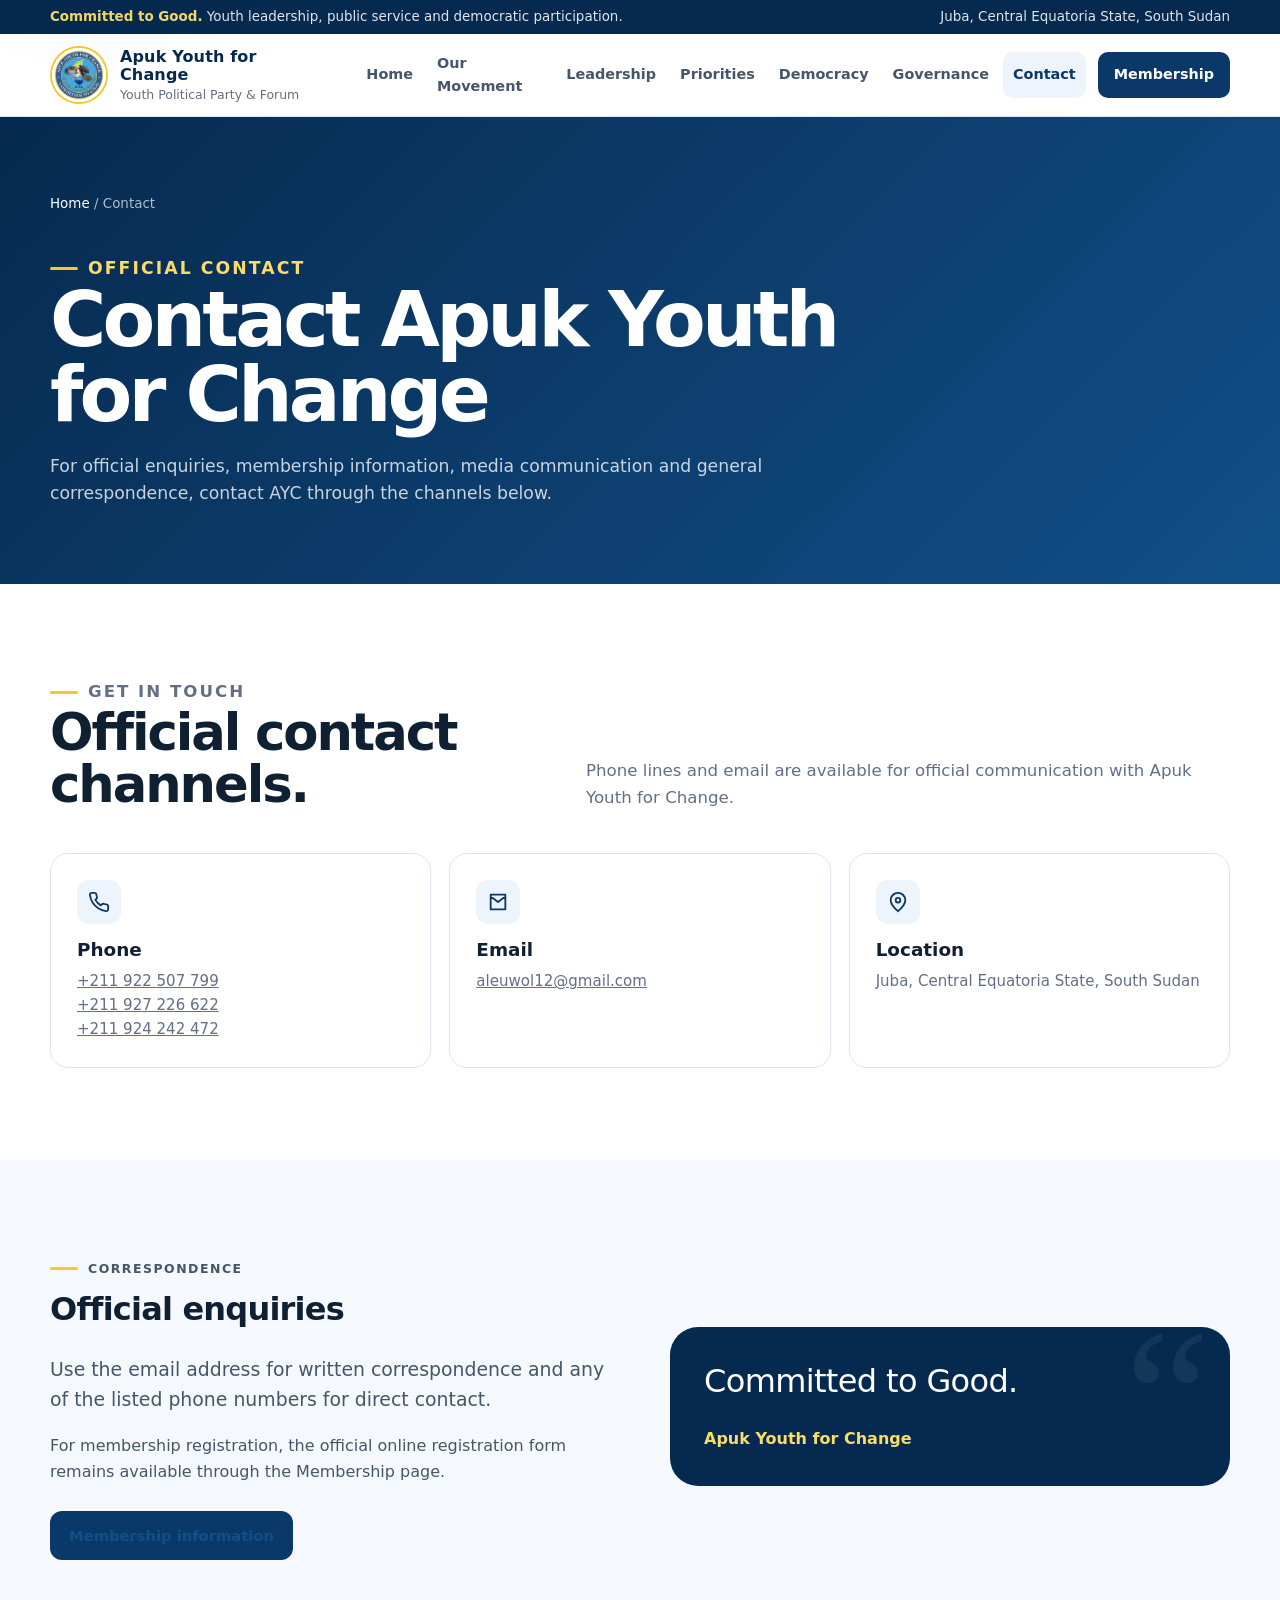
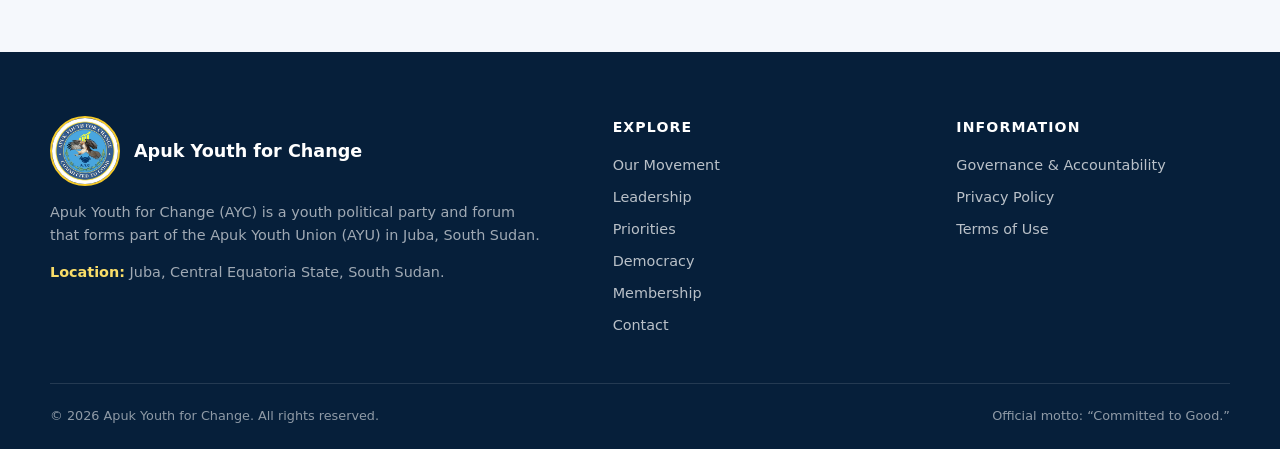
==== contact/index.html @ a7d6f5c7 "Add AYC contact page" ====
<!doctype html><html lang="en"><head><meta charset="utf-8"><meta name="viewport" content="width=device-width,initial-scale=1"><meta name="theme-color" content="#0a3868"><title>Contact | Apuk Youth for Change</title><meta name="description" content="Official contact information for Apuk Youth for Change in Juba, South Sudan."><meta property="og:type" content="website"><meta property="og:title" content="Contact | Apuk Youth for Change"><meta property="og:description" content="Official contact information for Apuk Youth for Change in Juba, South Sudan."><meta property="og:image" content="/assets/ayc-logo.jpg"><link rel="icon" type="image/jpeg" href="/assets/ayc-logo.jpg"><link rel="stylesheet" href="/assets/site.css"></head><body><a class="skip-link" href="#main">Skip to main content</a><div class="topbar"><div class="container"><div><strong>Committed to Good.</strong> Youth leadership, public service and democratic participation.</div><div class="topbar-right">Juba, Central Equatoria State, South Sudan</div></div></div><header class="site-header"><div class="container header-inner"><a class="brand" href="/" aria-label="Apuk Youth for Change home"><img src="/assets/ayc-logo.jpg" alt="Apuk Youth for Change emblem"><span class="brand-copy"><strong>Apuk Youth for Change</strong><span>Youth Political Party &amp; Forum</span></span></a><nav class="desktop-nav" aria-label="Primary navigation"><a href="/">Home</a><a href="/movement/">Our Movement</a><a href="/leadership/">Leadership</a><a href="/priorities/">Priorities</a><a href="/democracy/">Democracy</a><a href="/governance/">Governance</a><a aria-current="page" href="/contact/">Contact</a><a class="nav-cta" href="/membership/">Membership</a></nav><button class="menu-toggle" type="button" aria-label="Open navigation" aria-expanded="false" data-menu-toggle><svg viewBox="0 0 24 24" aria-hidden="true"><path d="M4 7h16M4 12h16M4 17h16" fill="none" stroke="currentColor" stroke-width="2" stroke-linecap="round"/></svg></button></div><nav class="mobile-nav" aria-label="Mobile navigation" data-mobile-nav aria-hidden="true"><a href="/">Home</a><a href="/movement/">Our Movement</a><a href="/leadership/">Leadership</a><a href="/priorities/">Priorities</a><a href="/democracy/">Democracy</a><a href="/governance/">Governance</a><a aria-current="page" href="/contact/">Contact</a><a href="/membership/">Membership</a></nav></header><main id="main"><section class="page-hero"><div class="container"><div class="breadcrumb"><a href="/">Home</a> / Contact</div><p class="eyebrow" style="color:#f9dd68">Official contact</p><h1>Contact Apuk Youth for Change</h1><p>For official enquiries, membership information, media communication and general correspondence, contact AYC through the channels below.</p></div></section><section class="section"><div class="container"><div class="section-head"><div><p class="eyebrow">Get in touch</p><h2>Official contact channels.</h2></div><p>Phone lines and email are available for official communication with Apuk Youth for Change.</p></div><div class="cards"><article class="card"><div class="icon"><svg viewBox="0 0 24 24" aria-hidden="true"><path d="M22 16.92v3a2 2 0 0 1-2.18 2 19.79 19.79 0 0 1-8.63-3.07 19.5 19.5 0 0 1-6-6A19.79 19.79 0 0 1 2.12 4.18 2 2 0 0 1 4.11 2h3a2 2 0 0 1 2 1.72c.12.9.33 1.78.62 2.63a2 2 0 0 1-.45 2.11L8 9.73a16 16 0 0 0 6 6l1.27-1.27a2 2 0 0 1 2.11-.45c.85.29 1.73.5 2.63.62A2 2 0 0 1 22 16.92Z" fill="none" stroke="currentColor" stroke-width="2" stroke-linecap="round" stroke-linejoin="round"/></svg></div><h3>Phone</h3><p><a href="tel:+211922507799">+211 922 507 799</a><br><a href="tel:+211927226622">+211 927 226 622</a><br><a href="tel:+211924242472">+211 924 242 472</a></p></article><article class="card"><div class="icon"><svg viewBox="0 0 24 24" aria-hidden="true"><path d="M4 4h16v16H4zM4 6l8 6 8-6" fill="none" stroke="currentColor" stroke-width="2" stroke-linejoin="round"/></svg></div><h3>Email</h3><p><a href="mailto:aleuwol12@gmail.com">aleuwol12@gmail.com</a></p></article><article class="card"><div class="icon"><svg viewBox="0 0 24 24" aria-hidden="true"><path d="M20 10c0 5-8 12-8 12S4 15 4 10a8 8 0 1 1 16 0Z" fill="none" stroke="currentColor" stroke-width="2"/><circle cx="12" cy="10" r="2.5" fill="none" stroke="currentColor" stroke-width="2"/></svg></div><h3>Location</h3><p>Juba, Central Equatoria State, South Sudan</p></article></div></div></section><section class="section section-soft"><div class="container split"><div class="prose"><p class="eyebrow">Correspondence</p><h2 style="margin-top:0">Official enquiries</h2><p class="lead">Use the email address for written correspondence and any of the listed phone numbers for direct contact.</p><p>For membership registration, the official online registration form remains available through the Membership page.</p><div style="margin-top:26px"><a class="btn btn-blue" href="/membership/">Membership information</a></div></div><div class="quote-panel"><blockquote>Committed to Good.</blockquote><cite>Apuk Youth for Change</cite></div></div></section></main><footer class="footer"><div class="container footer-grid"><div><div class="footer-brand"><img src="/assets/ayc-logo.jpg" alt="Apuk Youth for Change emblem"><strong>Apuk Youth for Change</strong></div><p class="muted">Apuk Youth for Change (AYC) is a youth political party and forum that forms part of the Apuk Youth Union (AYU) in Juba, South Sudan.</p><p class="muted"><strong style="color:#f9dd68">Location:</strong> Juba, Central Equatoria State, South Sudan.</p></div><div><h3>Explore</h3><div class="footer-links"><a href="/movement/">Our Movement</a><a href="/leadership/">Leadership</a><a href="/priorities/">Priorities</a><a href="/democracy/">Democracy</a><a href="/membership/">Membership</a><a href="/contact/">Contact</a></div></div><div><h3>Information</h3><div class="footer-links"><a href="/governance/">Governance &amp; Accountability</a><a href="/privacy/">Privacy Policy</a><a href="/terms/">Terms of Use</a></div></div></div><div class="container footer-bottom"><span>© <span data-year>2026</span> Apuk Youth for Change. All rights reserved.</span><span>Official motto: “Committed to Good.”</span></div></footer><button class="back-to-top" type="button" aria-label="Back to top" data-back-to-top>↑</button><script src="/assets/site.js" defer></script></body></html>
---- assets/site.css ----
:root {
  --blue-950: #062a4f;
  --blue-900: #0a3868;
  --blue-800: #124f88;
  --blue-700: #1b67a4;
  --sky-500: #47a2d9;
  --gold-500: #f4c928;
  --gold-300: #f9dd68;
  --green-600: #568f4d;
  --ink-950: #102033;
  --ink-700: #46566a;
  --ink-600: #617084;
  --surface: #ffffff;
  --surface-soft: #f5f8fc;
  --line: #dbe4ee;
  --shadow: 0 24px 70px rgba(4, 37, 70, .12);
  --radius-lg: 28px;
  --radius-md: 18px;
  --radius-sm: 12px;
  --container: 1180px;
}

* { box-sizing: border-box; }
html { scroll-behavior: smooth; }
body {
  margin: 0;
  font-family: Inter, ui-sans-serif, system-ui, -apple-system, BlinkMacSystemFont, "Segoe UI", sans-serif;
  color: var(--ink-950);
  background: var(--surface);
  line-height: 1.6;
  -webkit-font-smoothing: antialiased;
}
img { max-width: 100%; display: block; }
a { color: inherit; }
button, input, select, textarea { font: inherit; }
button { cursor: pointer; }

.skip-link {
  position: fixed; top: 12px; left: 12px; z-index: 1000;
  transform: translateY(-180%); background: white; color: var(--blue-950);
  padding: 10px 14px; border-radius: 10px; box-shadow: var(--shadow); text-decoration: none;
}
.skip-link:focus { transform: translateY(0); }

.container { width: min(calc(100% - 40px), var(--container)); margin-inline: auto; }
.eyebrow {
  display: inline-flex; align-items: center; gap: 10px; margin: 0 0 12px;
  color: var(--blue-800); font-size: .78rem; font-weight: 800; letter-spacing: .12em; text-transform: uppercase;
}
.eyebrow::before { content: ""; width: 28px; height: 3px; border-radius: 5px; background: var(--gold-500); }

.topbar { background: var(--blue-950); color: rgba(255,255,255,.88); font-size: .84rem; }
.topbar .container { min-height: 34px; display: flex; align-items: center; justify-content: space-between; gap: 18px; }
.topbar strong { color: var(--gold-300); }
.topbar a { text-decoration: none; }
.topbar a:hover { color: white; }

.site-header {
  position: sticky; top: 0; z-index: 50; background: rgba(255,255,255,.96);
  backdrop-filter: blur(16px); border-bottom: 1px solid rgba(219,228,238,.9);
}
.header-inner { min-height: 82px; display: flex; align-items: center; gap: 30px; }
.brand { display: flex; align-items: center; gap: 12px; text-decoration: none; min-width: 250px; }
.brand img { width: 58px; height: 58px; object-fit: cover; border-radius: 50%; border: 2px solid var(--gold-500); }
.brand-copy { line-height: 1.1; }
.brand-copy strong { display: block; color: var(--blue-950); font-size: 1rem; letter-spacing: .01em; }
.brand-copy span { display: block; margin-top: 5px; color: var(--ink-600); font-size: .78rem; }
.desktop-nav { margin-left: auto; display: flex; align-items: center; gap: 4px; }
.desktop-nav a, .mobile-nav a {
  text-decoration: none; font-size: .9rem; font-weight: 720; color: var(--ink-700); border-radius: 10px;
}
.desktop-nav a { padding: 11px 10px; }
.desktop-nav a:hover, .desktop-nav a[aria-current="page"] { color: var(--blue-900); background: #edf4fb; }
.nav-cta { margin-left: 8px; background: var(--blue-900) !important; color: white !important; padding-inline: 16px !important; }
.nav-cta:hover { background: var(--blue-800) !important; }
.menu-toggle {
  margin-left: auto; width: 44px; height: 44px; border: 1px solid var(--line); background: white;
  border-radius: 12px; display: none; place-items: center; color: var(--blue-950);
}
.menu-toggle svg { width: 24px; height: 24px; }
.mobile-nav { display: none; border-top: 1px solid var(--line); padding: 12px 20px 22px; background: white; }
.mobile-nav a { display: block; padding: 12px 14px; }
.mobile-nav a:hover, .mobile-nav a[aria-current="page"] { background: var(--surface-soft); color: var(--blue-900); }

.hero {
  position: relative; overflow: hidden; color: white;
  background:
    radial-gradient(circle at 78% 24%, rgba(71,162,217,.34), transparent 28%),
    radial-gradient(circle at 18% 88%, rgba(244,201,40,.12), transparent 24%),
    linear-gradient(130deg, var(--blue-950), #0a4376 58%, #0f5f96);
}
.hero::before, .hero::after {
  content: ""; position: absolute; border: 1px solid rgba(255,255,255,.08); border-radius: 50%; pointer-events: none;
}
.hero::before { width: 520px; height: 520px; right: -180px; top: -260px; }
.hero::after { width: 760px; height: 760px; right: -80px; bottom: -590px; }
.hero-grid { min-height: 660px; display: grid; grid-template-columns: 1.2fr .8fr; gap: 70px; align-items: center; padding-block: 70px; }
.hero-kicker { color: var(--gold-300); font-weight: 800; letter-spacing: .13em; text-transform: uppercase; font-size: .8rem; }
.hero h1 { margin: 14px 0 18px; max-width: 780px; font-size: clamp(3rem, 6.3vw, 6.2rem); line-height: .94; letter-spacing: -.055em; }
.hero h1 span { color: var(--gold-300); }
.hero-lead { max-width: 730px; font-size: clamp(1.05rem, 1.6vw, 1.28rem); color: rgba(255,255,255,.84); margin: 0; }
.hero-actions { display: flex; flex-wrap: wrap; gap: 12px; margin-top: 30px; }
.btn {
  display: inline-flex; align-items: center; justify-content: center; gap: 9px; min-height: 48px; padding: 12px 18px;
  border-radius: 12px; text-decoration: none; font-weight: 800; font-size: .92rem; border: 1px solid transparent;
  transition: transform .2s ease, background .2s ease, border-color .2s ease;
}
.btn:hover { transform: translateY(-2px); }
.btn-primary { background: var(--gold-500); color: #1d2a35; }
.btn-primary:hover { background: var(--gold-300); }
.btn-ghost { border-color: rgba(255,255,255,.34); color: white; background: rgba(255,255,255,.06); }
.btn-ghost:hover { background: rgba(255,255,255,.13); }
.btn-blue { background: var(--blue-900); color: white; }
.btn-blue:hover { background: var(--blue-800); }
.btn-outline { border-color: var(--line); color: var(--blue-900); background: white; }
.btn-outline:hover { border-color: #a9bfd3; background: var(--surface-soft); }

.hero-seal {
  position: relative; width: min(100%, 420px); justify-self: center; padding: 22px; border-radius: 50%;
  background: rgba(255,255,255,.08); border: 1px solid rgba(255,255,255,.16); box-shadow: 0 36px 90px rgba(0,0,0,.28);
}
.hero-seal::before { content: ""; position: absolute; inset: -14px; border-radius: 50%; border: 1px dashed rgba(249,221,104,.35); }
.hero-seal img { width: 100%; aspect-ratio: 1; object-fit: cover; border-radius: 50%; }
.hero-note { margin-top: 22px; text-align: center; color: rgba(255,255,255,.73); font-size: .83rem; }

.stat-strip { position: relative; z-index: 3; margin-top: -38px; }
.stats { display: grid; grid-template-columns: repeat(4,1fr); background: white; border-radius: 20px; box-shadow: var(--shadow); overflow: hidden; border: 1px solid var(--line); }
.stat { padding: 26px 24px; }
.stat + .stat { border-left: 1px solid var(--line); }
.stat strong { display: block; color: var(--blue-900); font-size: 1.7rem; line-height: 1; }
.stat span { display: block; color: var(--ink-600); font-size: .83rem; margin-top: 7px; }

.section { padding-block: 92px; }
.section-soft { background: var(--surface-soft); }
.section-dark { background: var(--blue-950); color: white; }
.section-head { display: grid; grid-template-columns: .85fr 1.15fr; gap: 60px; align-items: end; margin-bottom: 42px; }
.section-head h2 { margin: 0; font-size: clamp(2.2rem, 4vw, 4rem); line-height: 1.03; letter-spacing: -.04em; }
.section-head p { margin: 0; color: var(--ink-600); font-size: 1.04rem; }
.section-dark .section-head p { color: rgba(255,255,255,.72); }

.cards { display: grid; grid-template-columns: repeat(3, 1fr); gap: 18px; }
.card { border: 1px solid var(--line); border-radius: var(--radius-md); padding: 26px; background: white; }
.card h3 { margin: 14px 0 8px; font-size: 1.15rem; line-height: 1.25; }
.card p { margin: 0; color: var(--ink-600); font-size: .94rem; }
.card .icon { width: 44px; height: 44px; border-radius: 12px; display: grid; place-items: center; background: #edf4fb; color: var(--blue-900); }
.card .icon svg { width: 22px; height: 22px; }
.card-link { display: inline-flex; align-items: center; gap: 7px; margin-top: 18px; color: var(--blue-800); text-decoration: none; font-weight: 800; font-size: .88rem; }
.card-link:hover { color: var(--blue-950); }

.split { display: grid; grid-template-columns: 1fr 1fr; gap: 60px; align-items: center; }
.quote-panel { position: relative; padding: 34px; border-radius: var(--radius-lg); background: var(--blue-950); color: white; overflow: hidden; }
.quote-panel::after { content: "“"; position: absolute; right: 20px; top: -25px; font-family: Georgia, serif; font-size: 12rem; color: rgba(255,255,255,.06); line-height: 1; }
.quote-panel blockquote { position: relative; z-index: 1; margin: 0; font-size: clamp(1.45rem, 2.5vw, 2.15rem); line-height: 1.28; letter-spacing: -.02em; }
.quote-panel cite { display: block; margin-top: 24px; font-style: normal; color: var(--gold-300); font-weight: 800; }
.check-list { margin: 24px 0 0; padding: 0; list-style: none; display: grid; gap: 12px; }
.check-list li { position: relative; padding-left: 30px; color: var(--ink-700); }
.check-list li::before { content: "✓"; position: absolute; left: 0; top: 0; color: var(--green-600); font-weight: 900; }

.priority-grid { display: grid; grid-template-columns: repeat(2, 1fr); gap: 18px; }
.priority-card { padding: 30px; border-radius: 20px; border: 1px solid var(--line); background: white; }
.priority-card .num { color: var(--blue-700); font-size: .78rem; font-weight: 900; letter-spacing: .12em; text-transform: uppercase; }
.priority-card h3 { margin: 9px 0 10px; font-size: 1.35rem; }
.priority-card p { margin: 0; color: var(--ink-600); }
.priority-card ul { padding-left: 18px; color: var(--ink-700); }

.band { background: var(--gold-500); color: #182838; }
.band-inner { min-height: 170px; display: grid; grid-template-columns: 1.3fr auto; gap: 40px; align-items: center; }
.band h2 { margin: 0 0 8px; font-size: clamp(2rem,3.6vw,3.2rem); line-height: 1; letter-spacing: -.035em; }
.band p { margin: 0; max-width: 760px; }
.band .btn { background: var(--blue-950); color: white; }

.page-hero { background: linear-gradient(135deg, var(--blue-950), var(--blue-800)); color: white; padding-block: 76px; }
.page-hero .breadcrumb { margin-bottom: 20px; color: rgba(255,255,255,.68); font-size: .84rem; }
.page-hero .breadcrumb a { color: white; text-decoration: none; }
.page-hero h1 { margin: 0; max-width: 900px; font-size: clamp(2.7rem, 6vw, 5.2rem); line-height: .98; letter-spacing: -.05em; }
.page-hero p { max-width: 800px; margin: 20px 0 0; color: rgba(255,255,255,.78); font-size: 1.08rem; }

.prose { max-width: 850px; }
.prose h2 { margin-top: 52px; font-size: 2rem; line-height: 1.15; letter-spacing: -.025em; }
.prose h3 { margin-top: 32px; font-size: 1.25rem; }
.prose p, .prose li { color: var(--ink-700); }
.prose a { color: var(--blue-800); font-weight: 750; }
.prose .lead { font-size: 1.18rem; color: var(--ink-700); }
.prose ul, .prose ol { padding-left: 22px; }
.notice { padding: 20px 22px; border-left: 4px solid var(--gold-500); background: #fff9da; border-radius: 0 12px 12px 0; color: #4b4a34; }

.leader-feature { display: grid; grid-template-columns: .48fr 1.52fr; gap: 34px; align-items: stretch; }
.leader-monogram { min-height: 330px; border-radius: var(--radius-lg); background: linear-gradient(145deg,var(--blue-900),var(--sky-500)); color: white; display: grid; place-items: center; font-size: 6rem; font-weight: 900; letter-spacing: -.05em; }
.leader-copy { padding: 34px; border: 1px solid var(--line); border-radius: var(--radius-lg); }
.leader-copy h2 { margin: 4px 0 8px; font-size: 2.4rem; line-height: 1; }
.leader-copy .role { color: var(--blue-700); font-weight: 800; }
.office-grid { display: grid; grid-template-columns: repeat(2,1fr); gap: 14px; margin-top: 26px; }
.office { border: 1px solid var(--line); border-radius: 14px; padding: 18px; background: white; }
.office strong { display: block; color: var(--blue-950); }
.office span { font-size: .83rem; color: var(--ink-600); }

.table-wrap { overflow-x: auto; border: 1px solid var(--line); border-radius: 16px; }
table { width: 100%; border-collapse: collapse; min-width: 700px; background: white; }
th, td { padding: 15px 18px; text-align: left; border-bottom: 1px solid var(--line); vertical-align: top; }
th { background: #edf4fb; color: var(--blue-950); font-size: .84rem; }
td { color: var(--ink-700); }
tr:last-child td { border-bottom: 0; }

.accordion { border-top: 1px solid var(--line); }
details { border-bottom: 1px solid var(--line); }
summary { cursor: pointer; list-style: none; padding: 20px 0; font-weight: 820; color: var(--blue-950); display: flex; justify-content: space-between; gap: 20px; }
summary::-webkit-details-marker { display: none; }
summary::after { content: "+"; font-size: 1.3rem; color: var(--blue-700); }
details[open] summary::after { content: "−"; }
details .detail-body { padding: 0 0 22px; color: var(--ink-700); }

.footer { background: #061f3a; color: rgba(255,255,255,.78); padding-top: 64px; }
.footer-grid { display: grid; grid-template-columns: 1.35fr .75fr .75fr; gap: 70px; padding-bottom: 46px; }
.footer-brand { display: flex; align-items: center; gap: 14px; color: white; }
.footer-brand img { width: 70px; height: 70px; object-fit: cover; border-radius: 50%; border: 2px solid var(--gold-500); }
.footer-brand strong { font-size: 1.1rem; }
.footer .muted { max-width: 540px; color: rgba(255,255,255,.62); font-size: .9rem; }
.footer h3 { margin: 0 0 15px; color: white; font-size: .88rem; text-transform: uppercase; letter-spacing: .08em; }
.footer-links { display: grid; gap: 9px; }
.footer-links a { color: rgba(255,255,255,.72); text-decoration: none; font-size: .9rem; }
.footer-links a:hover { color: white; }
.footer-bottom { border-top: 1px solid rgba(255,255,255,.12); min-height: 66px; display: flex; align-items: center; justify-content: space-between; gap: 20px; font-size: .8rem; color: rgba(255,255,255,.55); }

.back-to-top { position: fixed; z-index: 40; right: 20px; bottom: 20px; width: 44px; height: 44px; border-radius: 12px; border: 0; background: var(--blue-900); color: white; box-shadow: 0 16px 40px rgba(6,42,79,.25); opacity: 0; transform: translateY(15px); pointer-events: none; transition: .2s ease; }
.back-to-top.is-visible { opacity: 1; transform: none; pointer-events: auto; }

@media (max-width: 1040px) {
  .desktop-nav { display: none; }
  .menu-toggle { display: grid; }
  .menu-open .mobile-nav { display: block; }
  .hero-grid { grid-template-columns: 1fr .62fr; gap: 34px; }
  .hero h1 { font-size: clamp(3rem,8vw,5.4rem); }
  .cards { grid-template-columns: repeat(2,1fr); }
  .footer-grid { grid-template-columns: 1.2fr 1fr 1fr; gap: 35px; }
}

@media (max-width: 760px) {
  .container { width: min(calc(100% - 28px), var(--container)); }
  .topbar .container { min-height: 38px; justify-content: center; text-align: center; }
  .topbar .topbar-right { display: none; }
  .header-inner { min-height: 72px; }
  .brand { min-width: 0; }
  .brand img { width: 50px; height: 50px; }
  .brand-copy span { display: none; }
  .hero-grid { min-height: auto; grid-template-columns: 1fr; padding-block: 56px 72px; }
  .hero h1 { font-size: clamp(3rem,15vw,4.8rem); }
  .hero-seal { width: min(78vw,340px); margin-top: 16px; }
  .stat-strip { margin-top: -20px; }
  .stats { grid-template-columns: repeat(2,1fr); }
  .stat:nth-child(3) { border-left: 0; border-top: 1px solid var(--line); }
  .stat:nth-child(4) { border-top: 1px solid var(--line); }
  .section { padding-block: 70px; }
  .section-head { grid-template-columns: 1fr; gap: 14px; }
  .cards, .priority-grid, .split, .leader-feature { grid-template-columns: 1fr; }
  .leader-monogram { min-height: 220px; }
  .office-grid { grid-template-columns: 1fr; }
  .band-inner { min-height: 220px; grid-template-columns: 1fr; gap: 22px; padding-block: 38px; }
  .footer-grid { grid-template-columns: 1fr; gap: 34px; }
  .footer-bottom { align-items: flex-start; flex-direction: column; justify-content: center; padding-block: 18px; }
}

@media (max-width: 480px) {
  .brand-copy strong { font-size: .88rem; max-width: 185px; }
  .hero-actions .btn { width: 100%; }
  .stats { grid-template-columns: 1fr; }
  .stat + .stat { border-left: 0; border-top: 1px solid var(--line); }
  .card, .priority-card, .leader-copy, .quote-panel { padding: 22px; }
  .page-hero { padding-block: 58px; }
}

@media (prefers-reduced-motion: reduce) {
  *, *::before, *::after { scroll-behavior: auto !important; transition: none !important; animation: none !important; }
}


/* Leadership profiles */
.leadership-grid{display:grid;grid-template-columns:repeat(3,1fr);gap:20px}
.leader-card{overflow:hidden;border:1px solid var(--line);border-radius:22px;background:#fff;box-shadow:0 16px 44px rgba(4,37,70,.08)}
.leader-card img{width:100%;aspect-ratio:4/5;object-fit:cover;object-position:center top;background:#edf4fb}
.leader-body{padding:22px}
.leader-body h3{margin:5px 0 7px;font-size:1.3rem;line-height:1.15;color:var(--blue-950)}
.leader-body .role{margin:0;color:var(--blue-700);font-weight:800;line-height:1.4}
.leader-label{margin:0 0 5px;color:var(--ink-600);font-size:.72rem;font-weight:850;letter-spacing:.1em;text-transform:uppercase}
.founder-feature{display:grid;grid-template-columns:.75fr 1.25fr;gap:34px;align-items:stretch}
.founder-photo{overflow:hidden;border-radius:var(--radius-lg);border:1px solid var(--line);background:#fff}
.founder-photo img{width:100%;height:100%;min-height:360px;object-fit:cover;object-position:center top}
.history-mark{padding:38px;border-radius:var(--radius-lg);background:var(--blue-950);color:#fff}
.history-mark span{display:block;color:var(--gold-300);font-size:4rem;font-weight:900;line-height:1}
.history-mark strong{display:block;margin-top:16px;font-size:1.25rem}
.history-mark p{margin:8px 0 0;color:rgba(255,255,255,.72)}
@media(max-width:760px){.leadership-grid,.founder-feature{grid-template-columns:1fr}.founder-photo img{min-height:0;aspect-ratio:1/1;object-fit:cover}}
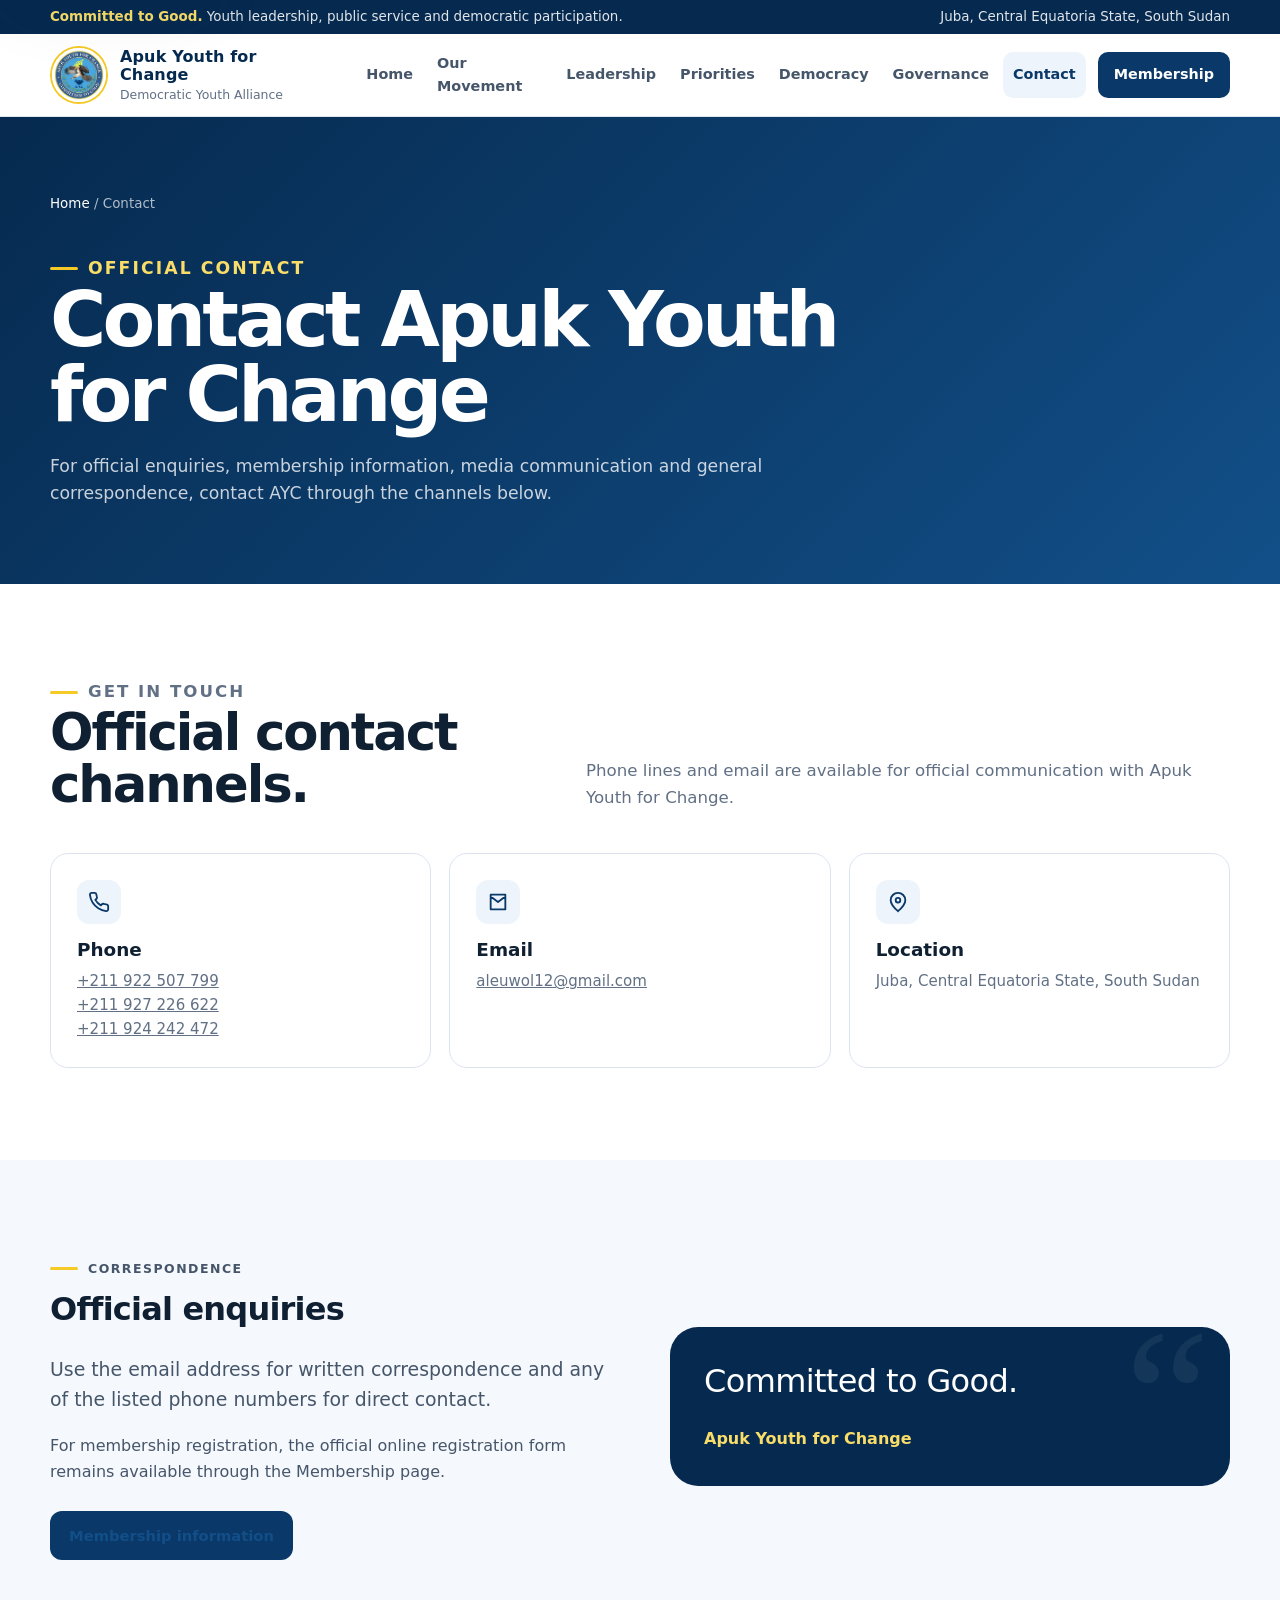
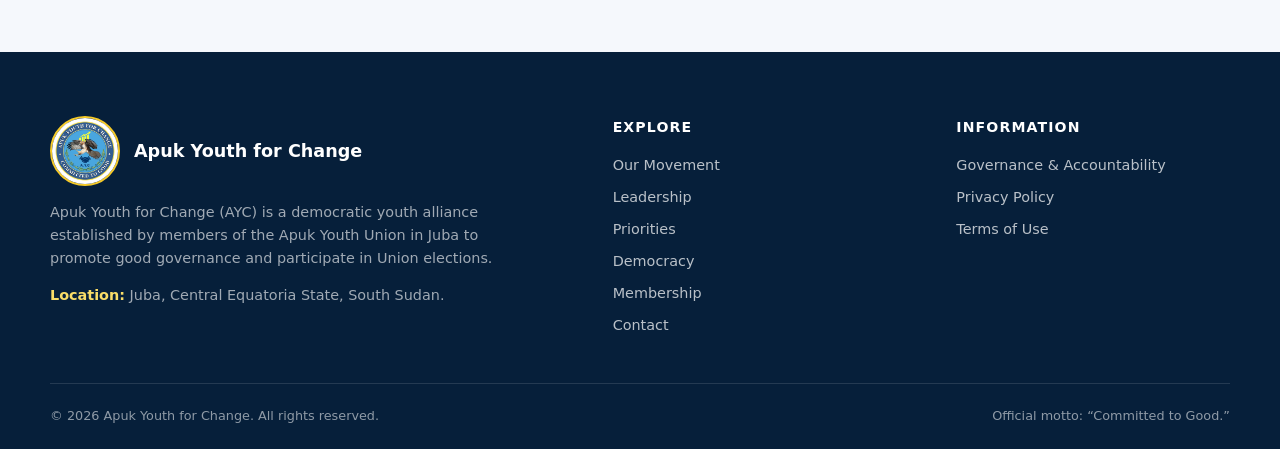
==== commit fa0a14ff: "Align AYC public identity wording" ====
--- a/contact/index.html
+++ b/contact/index.html
@@ -1 +1 @@
-<!doctype html><html lang="en"><head><meta charset="utf-8"><meta name="viewport" content="width=device-width,initial-scale=1"><meta name="theme-color" content="#0a3868"><title>Contact | Apuk Youth for Change</title><meta name="description" content="Official contact information for Apuk Youth for Change in Juba, South Sudan."><meta property="og:type" content="website"><meta property="og:title" content="Contact | Apuk Youth for Change"><meta property="og:description" content="Official contact information for Apuk Youth for Change in Juba, South Sudan."><meta property="og:image" content="/assets/ayc-logo.jpg"><link rel="icon" type="image/jpeg" href="/assets/ayc-logo.jpg"><link rel="stylesheet" href="/assets/site.css"></head><body><a class="skip-link" href="#main">Skip to main content</a><div class="topbar"><div class="container"><div><strong>Committed to Good.</strong> Youth leadership, public service and democratic participation.</div><div class="topbar-right">Juba, Central Equatoria State, South Sudan</div></div></div><header class="site-header"><div class="container header-inner"><a class="brand" href="/" aria-label="Apuk Youth for Change home"><img src="/assets/ayc-logo.jpg" alt="Apuk Youth for Change emblem"><span class="brand-copy"><strong>Apuk Youth for Change</strong><span>Youth Political Party &amp; Forum</span></span></a><nav class="desktop-nav" aria-label="Primary navigation"><a href="/">Home</a><a href="/movement/">Our Movement</a><a href="/leadership/">Leadership</a><a href="/priorities/">Priorities</a><a href="/democracy/">Democracy</a><a href="/governance/">Governance</a><a aria-current="page" href="/contact/">Contact</a><a class="nav-cta" href="/membership/">Membership</a></nav><button class="menu-toggle" type="button" aria-label="Open navigation" aria-expanded="false" data-menu-toggle><svg viewBox="0 0 24 24" aria-hidden="true"><path d="M4 7h16M4 12h16M4 17h16" fill="none" stroke="currentColor" stroke-width="2" stroke-linecap="round"/></svg></button></div><nav class="mobile-nav" aria-label="Mobile navigation" data-mobile-nav aria-hidden="true"><a href="/">Home</a><a href="/movement/">Our Movement</a><a href="/leadership/">Leadership</a><a href="/priorities/">Priorities</a><a href="/democracy/">Democracy</a><a href="/governance/">Governance</a><a aria-current="page" href="/contact/">Contact</a><a href="/membership/">Membership</a></nav></header><main id="main"><section class="page-hero"><div class="container"><div class="breadcrumb"><a href="/">Home</a> / Contact</div><p class="eyebrow" style="color:#f9dd68">Official contact</p><h1>Contact Apuk Youth for Change</h1><p>For official enquiries, membership information, media communication and general correspondence, contact AYC through the channels below.</p></div></section><section class="section"><div class="container"><div class="section-head"><div><p class="eyebrow">Get in touch</p><h2>Official contact channels.</h2></div><p>Phone lines and email are available for official communication with Apuk Youth for Change.</p></div><div class="cards"><article class="card"><div class="icon"><svg viewBox="0 0 24 24" aria-hidden="true"><path d="M22 16.92v3a2 2 0 0 1-2.18 2 19.79 19.79 0 0 1-8.63-3.07 19.5 19.5 0 0 1-6-6A19.79 19.79 0 0 1 2.12 4.18 2 2 0 0 1 4.11 2h3a2 2 0 0 1 2 1.72c.12.9.33 1.78.62 2.63a2 2 0 0 1-.45 2.11L8 9.73a16 16 0 0 0 6 6l1.27-1.27a2 2 0 0 1 2.11-.45c.85.29 1.73.5 2.63.62A2 2 0 0 1 22 16.92Z" fill="none" stroke="currentColor" stroke-width="2" stroke-linecap="round" stroke-linejoin="round"/></svg></div><h3>Phone</h3><p><a href="tel:+211922507799">+211 922 507 799</a><br><a href="tel:+211927226622">+211 927 226 622</a><br><a href="tel:+211924242472">+211 924 242 472</a></p></article><article class="card"><div class="icon"><svg viewBox="0 0 24 24" aria-hidden="true"><path d="M4 4h16v16H4zM4 6l8 6 8-6" fill="none" stroke="currentColor" stroke-width="2" stroke-linejoin="round"/></svg></div><h3>Email</h3><p><a href="mailto:aleuwol12@gmail.com">aleuwol12@gmail.com</a></p></article><article class="card"><div class="icon"><svg viewBox="0 0 24 24" aria-hidden="true"><path d="M20 10c0 5-8 12-8 12S4 15 4 10a8 8 0 1 1 16 0Z" fill="none" stroke="currentColor" stroke-width="2"/><circle cx="12" cy="10" r="2.5" fill="none" stroke="currentColor" stroke-width="2"/></svg></div><h3>Location</h3><p>Juba, Central Equatoria State, South Sudan</p></article></div></div></section><section class="section section-soft"><div class="container split"><div class="prose"><p class="eyebrow">Correspondence</p><h2 style="margin-top:0">Official enquiries</h2><p class="lead">Use the email address for written correspondence and any of the listed phone numbers for direct contact.</p><p>For membership registration, the official online registration form remains available through the Membership page.</p><div style="margin-top:26px"><a class="btn btn-blue" href="/membership/">Membership information</a></div></div><div class="quote-panel"><blockquote>Committed to Good.</blockquote><cite>Apuk Youth for Change</cite></div></div></section></main><footer class="footer"><div class="container footer-grid"><div><div class="footer-brand"><img src="/assets/ayc-logo.jpg" alt="Apuk Youth for Change emblem"><strong>Apuk Youth for Change</strong></div><p class="muted">Apuk Youth for Change (AYC) is a youth political party and forum that forms part of the Apuk Youth Union (AYU) in Juba, South Sudan.</p><p class="muted"><strong style="color:#f9dd68">Location:</strong> Juba, Central Equatoria State, South Sudan.</p></div><div><h3>Explore</h3><div class="footer-links"><a href="/movement/">Our Movement</a><a href="/leadership/">Leadership</a><a href="/priorities/">Priorities</a><a href="/democracy/">Democracy</a><a href="/membership/">Membership</a><a href="/contact/">Contact</a></div></div><div><h3>Information</h3><div class="footer-links"><a href="/governance/">Governance &amp; Accountability</a><a href="/privacy/">Privacy Policy</a><a href="/terms/">Terms of Use</a></div></div></div><div class="container footer-bottom"><span>© <span data-year>2026</span> Apuk Youth for Change. All rights reserved.</span><span>Official motto: “Committed to Good.”</span></div></footer><button class="back-to-top" type="button" aria-label="Back to top" data-back-to-top>↑</button><script src="/assets/site.js" defer></script></body></html>+<!doctype html><html lang="en"><head><meta charset="utf-8"><meta name="viewport" content="width=device-width,initial-scale=1"><meta name="theme-color" content="#0a3868"><title>Contact | Apuk Youth for Change</title><meta name="description" content="Official contact information for Apuk Youth for Change in Juba, South Sudan."><meta property="og:type" content="website"><meta property="og:title" content="Contact | Apuk Youth for Change"><meta property="og:description" content="Official contact information for Apuk Youth for Change in Juba, South Sudan."><meta property="og:image" content="/assets/ayc-logo.jpg"><link rel="icon" type="image/jpeg" href="/assets/ayc-logo.jpg"><link rel="stylesheet" href="/assets/site.css"></head><body><a class="skip-link" href="#main">Skip to main content</a><div class="topbar"><div class="container"><div><strong>Committed to Good.</strong> Youth leadership, public service and democratic participation.</div><div class="topbar-right">Juba, Central Equatoria State, South Sudan</div></div></div><header class="site-header"><div class="container header-inner"><a class="brand" href="/" aria-label="Apuk Youth for Change home"><img src="/assets/ayc-logo.jpg" alt="Apuk Youth for Change emblem"><span class="brand-copy"><strong>Apuk Youth for Change</strong><span>Democratic Youth Alliance</span></span></a><nav class="desktop-nav" aria-label="Primary navigation"><a href="/">Home</a><a href="/movement/">Our Movement</a><a href="/leadership/">Leadership</a><a href="/priorities/">Priorities</a><a href="/democracy/">Democracy</a><a href="/governance/">Governance</a><a aria-current="page" href="/contact/">Contact</a><a class="nav-cta" href="/membership/">Membership</a></nav><button class="menu-toggle" type="button" aria-label="Open navigation" aria-expanded="false" data-menu-toggle><svg viewBox="0 0 24 24" aria-hidden="true"><path d="M4 7h16M4 12h16M4 17h16" fill="none" stroke="currentColor" stroke-width="2" stroke-linecap="round"/></svg></button></div><nav class="mobile-nav" aria-label="Mobile navigation" data-mobile-nav aria-hidden="true"><a href="/">Home</a><a href="/movement/">Our Movement</a><a href="/leadership/">Leadership</a><a href="/priorities/">Priorities</a><a href="/democracy/">Democracy</a><a href="/governance/">Governance</a><a aria-current="page" href="/contact/">Contact</a><a href="/membership/">Membership</a></nav></header><main id="main"><section class="page-hero"><div class="container"><div class="breadcrumb"><a href="/">Home</a> / Contact</div><p class="eyebrow" style="color:#f9dd68">Official contact</p><h1>Contact Apuk Youth for Change</h1><p>For official enquiries, membership information, media communication and general correspondence, contact AYC through the channels below.</p></div></section><section class="section"><div class="container"><div class="section-head"><div><p class="eyebrow">Get in touch</p><h2>Official contact channels.</h2></div><p>Phone lines and email are available for official communication with Apuk Youth for Change.</p></div><div class="cards"><article class="card"><div class="icon"><svg viewBox="0 0 24 24" aria-hidden="true"><path d="M22 16.92v3a2 2 0 0 1-2.18 2 19.79 19.79 0 0 1-8.63-3.07 19.5 19.5 0 0 1-6-6A19.79 19.79 0 0 1 2.12 4.18 2 2 0 0 1 4.11 2h3a2 2 0 0 1 2 1.72c.12.9.33 1.78.62 2.63a2 2 0 0 1-.45 2.11L8 9.73a16 16 0 0 0 6 6l1.27-1.27a2 2 0 0 1 2.11-.45c.85.29 1.73.5 2.63.62A2 2 0 0 1 22 16.92Z" fill="none" stroke="currentColor" stroke-width="2" stroke-linecap="round" stroke-linejoin="round"/></svg></div><h3>Phone</h3><p><a href="tel:+211922507799">+211 922 507 799</a><br><a href="tel:+211927226622">+211 927 226 622</a><br><a href="tel:+211924242472">+211 924 242 472</a></p></article><article class="card"><div class="icon"><svg viewBox="0 0 24 24" aria-hidden="true"><path d="M4 4h16v16H4zM4 6l8 6 8-6" fill="none" stroke="currentColor" stroke-width="2" stroke-linejoin="round"/></svg></div><h3>Email</h3><p><a href="mailto:aleuwol12@gmail.com">aleuwol12@gmail.com</a></p></article><article class="card"><div class="icon"><svg viewBox="0 0 24 24" aria-hidden="true"><path d="M20 10c0 5-8 12-8 12S4 15 4 10a8 8 0 1 1 16 0Z" fill="none" stroke="currentColor" stroke-width="2"/><circle cx="12" cy="10" r="2.5" fill="none" stroke="currentColor" stroke-width="2"/></svg></div><h3>Location</h3><p>Juba, Central Equatoria State, South Sudan</p></article></div></div></section><section class="section section-soft"><div class="container split"><div class="prose"><p class="eyebrow">Correspondence</p><h2 style="margin-top:0">Official enquiries</h2><p class="lead">Use the email address for written correspondence and any of the listed phone numbers for direct contact.</p><p>For membership registration, the official online registration form remains available through the Membership page.</p><div style="margin-top:26px"><a class="btn btn-blue" href="/membership/">Membership information</a></div></div><div class="quote-panel"><blockquote>Committed to Good.</blockquote><cite>Apuk Youth for Change</cite></div></div></section></main><footer class="footer"><div class="container footer-grid"><div><div class="footer-brand"><img src="/assets/ayc-logo.jpg" alt="Apuk Youth for Change emblem"><strong>Apuk Youth for Change</strong></div><p class="muted">Apuk Youth for Change (AYC) is a democratic youth alliance established by members of the Apuk Youth Union in Juba to promote good governance and participate in Union elections.</p><p class="muted"><strong style="color:#f9dd68">Location:</strong> Juba, Central Equatoria State, South Sudan.</p></div><div><h3>Explore</h3><div class="footer-links"><a href="/movement/">Our Movement</a><a href="/leadership/">Leadership</a><a href="/priorities/">Priorities</a><a href="/democracy/">Democracy</a><a href="/membership/">Membership</a><a href="/contact/">Contact</a></div></div><div><h3>Information</h3><div class="footer-links"><a href="/governance/">Governance &amp; Accountability</a><a href="/privacy/">Privacy Policy</a><a href="/terms/">Terms of Use</a></div></div></div><div class="container footer-bottom"><span>© <span data-year>2026</span> Apuk Youth for Change. All rights reserved.</span><span>Official motto: “Committed to Good.”</span></div></footer><button class="back-to-top" type="button" aria-label="Back to top" data-back-to-top>↑</button><script src="/assets/site.js" defer></script></body></html>
